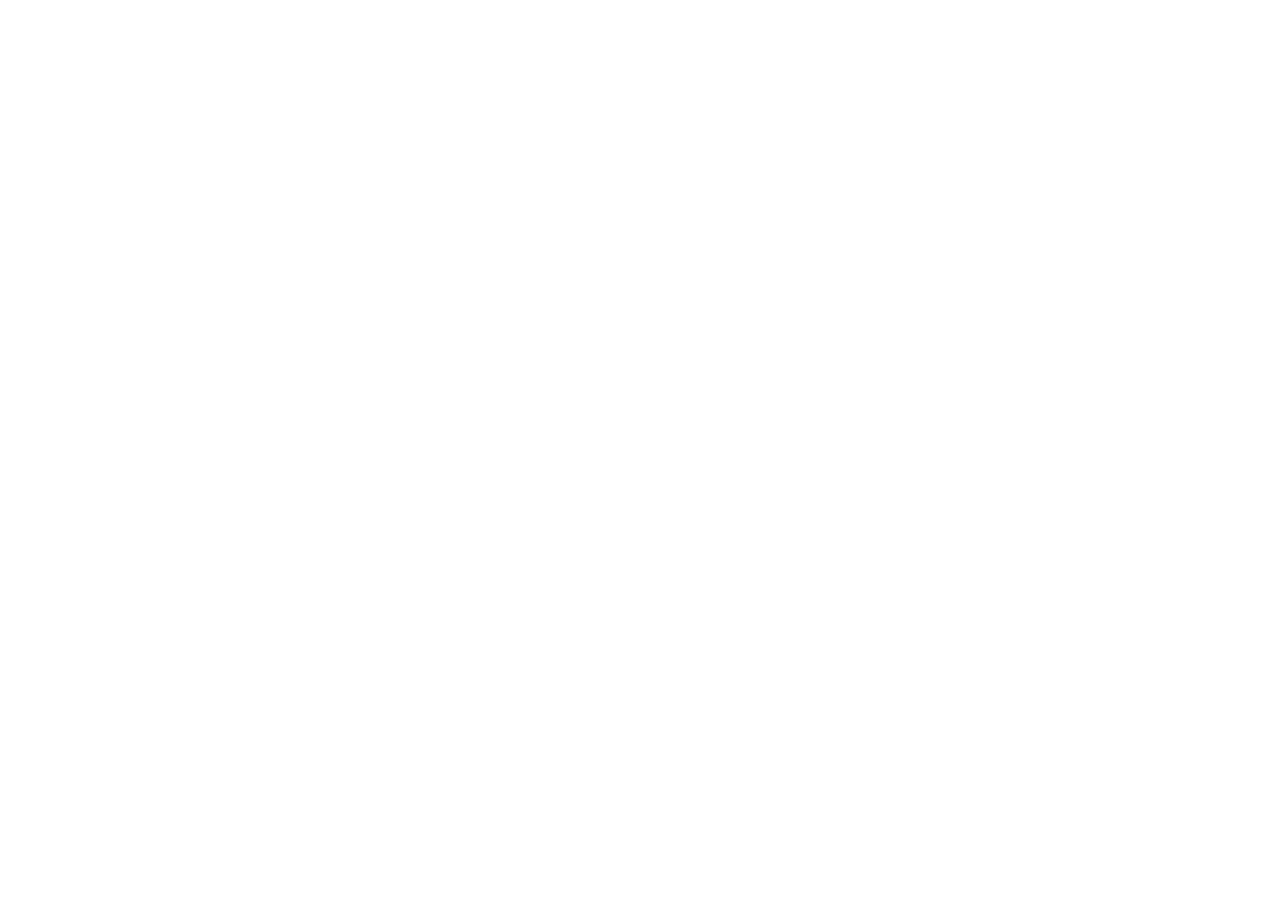
==== public_html/index.html @ db0a5f7b "html file" ====
<!DOCTYPE html>
<html lang="en">
<head>
    <meta charset="UTF-8">
    <meta name="viewport" content="width=device-width, initial-scale=1.0">
    <title>Document</title>
</head>
<body>
    
</body>
</html>
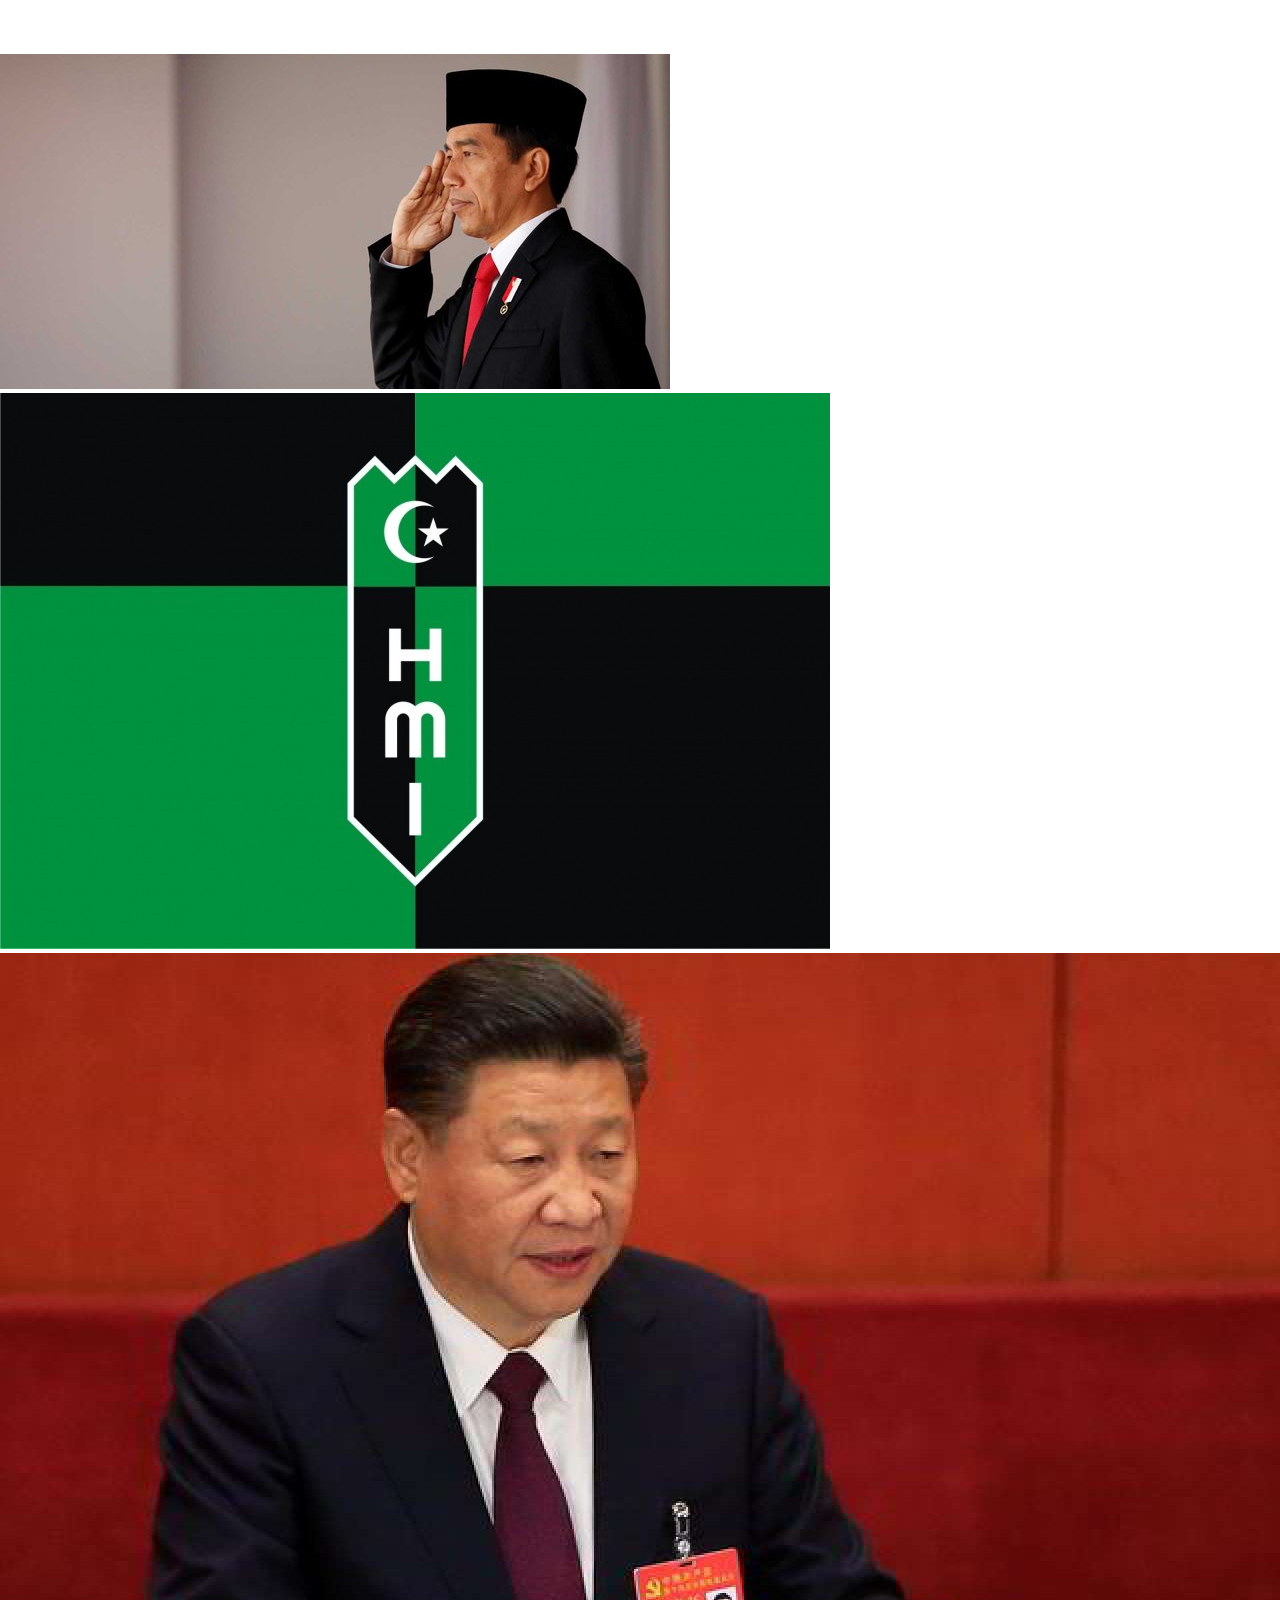
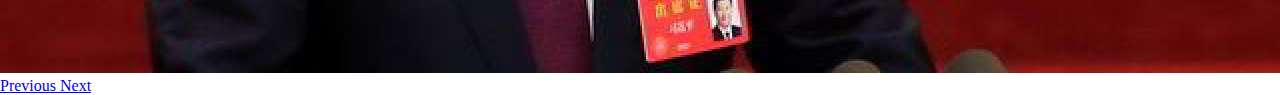
==== commit 6936cf80: "adding slider" ====
--- a/public_html/index.html
+++ b/public_html/index.html
@@ -1,11 +1,53 @@
-<!DOCTYPE html>
+<!doctype html>
 <html lang="en">
-<head>
-    <meta charset="UTF-8">
-    <meta name="viewport" content="width=device-width, initial-scale=1.0">
-    <title>Document</title>
-</head>
-<body>
-    
-</body>
+  <head>
+    <!-- Required meta tags -->
+    <meta charset="utf-8">
+    <meta name="viewport" content="width=device-width, initial-scale=1">
+
+    <!-- Bootstrap CSS -->
+    <link href="https://cdn.jsdelivr.net/npm/bootstrap@5.0.0-beta1/dist/css/bootstrap.min.css" rel="stylesheet" integrity="sha384-giJF6kkoqNQ00vy+HMDP7azOuL0xtbfIcaT9wjKHr8RbDVddVHyTfAAsrekwKmP1" crossorigin="anonymous">
+    <link rel="stylesheet" href="../css_file/mycss.css">
+    <title>beranibicara</title>
+  </head>
+  <body>
+    <!-- slider start here -->
+    <div id="carouselExampleIndicators" class="carousel slide" data-bs-ride="carousel">
+        <ol class="carousel-indicators">
+          <li data-bs-target="#carouselExampleIndicators" data-bs-slide-to="0" class="active"></li>
+          <li data-bs-target="#carouselExampleIndicators" data-bs-slide-to="1"></li>
+          <li data-bs-target="#carouselExampleIndicators" data-bs-slide-to="2"></li>
+        </ol>
+        <div class="carousel-inner">
+          <div class="carousel-item active">
+            <img src="../images_file/jokowi.jpg" class="d-block w-100" alt="Jokowi as President of Indonesia">
+          </div>
+          <div class="carousel-item">
+            <img src="../images_file/logo-hmi.jpg" class="d-block w-100" alt="Flag of Himpunan Mahasiswa Islam">
+          </div>
+          <div class="carousel-item">
+            <img src="../images_file/xi-jin.jpg" class="d-block w-100" alt="Xi-jinping as a Leader in China">
+          </div>
+        </div>
+        <a class="carousel-control-prev" href="#carouselExampleIndicators" role="button" data-bs-slide="prev">
+          <span class="carousel-control-prev-icon" aria-hidden="true"></span>
+          <span class="visually-hidden">Previous</span>
+        </a>
+        <a class="carousel-control-next" href="#carouselExampleIndicators" role="button" data-bs-slide="next">
+          <span class="carousel-control-next-icon" aria-hidden="true"></span>
+          <span class="visually-hidden">Next</span>
+        </a>
+      </div>
+<!-- slider end here -->
+
+
+    <!-- Option 1: Bootstrap Bundle with Popper -->
+    <script src="https://cdn.jsdelivr.net/npm/bootstrap@5.0.0-beta1/dist/js/bootstrap.bundle.min.js" integrity="sha384-ygbV9kiqUc6oa4msXn9868pTtWMgiQaeYH7/t7LECLbyPA2x65Kgf80OJFdroafW" crossorigin="anonymous"></script>
+
+    <!-- Option 2: Separate Popper and Bootstrap JS -->
+    <!--
+    <script src="https://cdn.jsdelivr.net/npm/@popperjs/core@2.5.4/dist/umd/popper.min.js" integrity="sha384-q2kxQ16AaE6UbzuKqyBE9/u/KzioAlnx2maXQHiDX9d4/zp8Ok3f+M7DPm+Ib6IU" crossorigin="anonymous"></script>
+    <script src="https://cdn.jsdelivr.net/npm/bootstrap@5.0.0-beta1/dist/js/bootstrap.min.js" integrity="sha384-pQQkAEnwaBkjpqZ8RU1fF1AKtTcHJwFl3pblpTlHXybJjHpMYo79HY3hIi4NKxyj" crossorigin="anonymous"></script>
+    -->
+  </body>
 </html>--- a/css_file/mycss.css
+++ b/css_file/mycss.css
@@ -0,0 +1,5 @@
+* {
+    margin: 0;
+    padding: 0;
+    box-sizing: border-box;
+}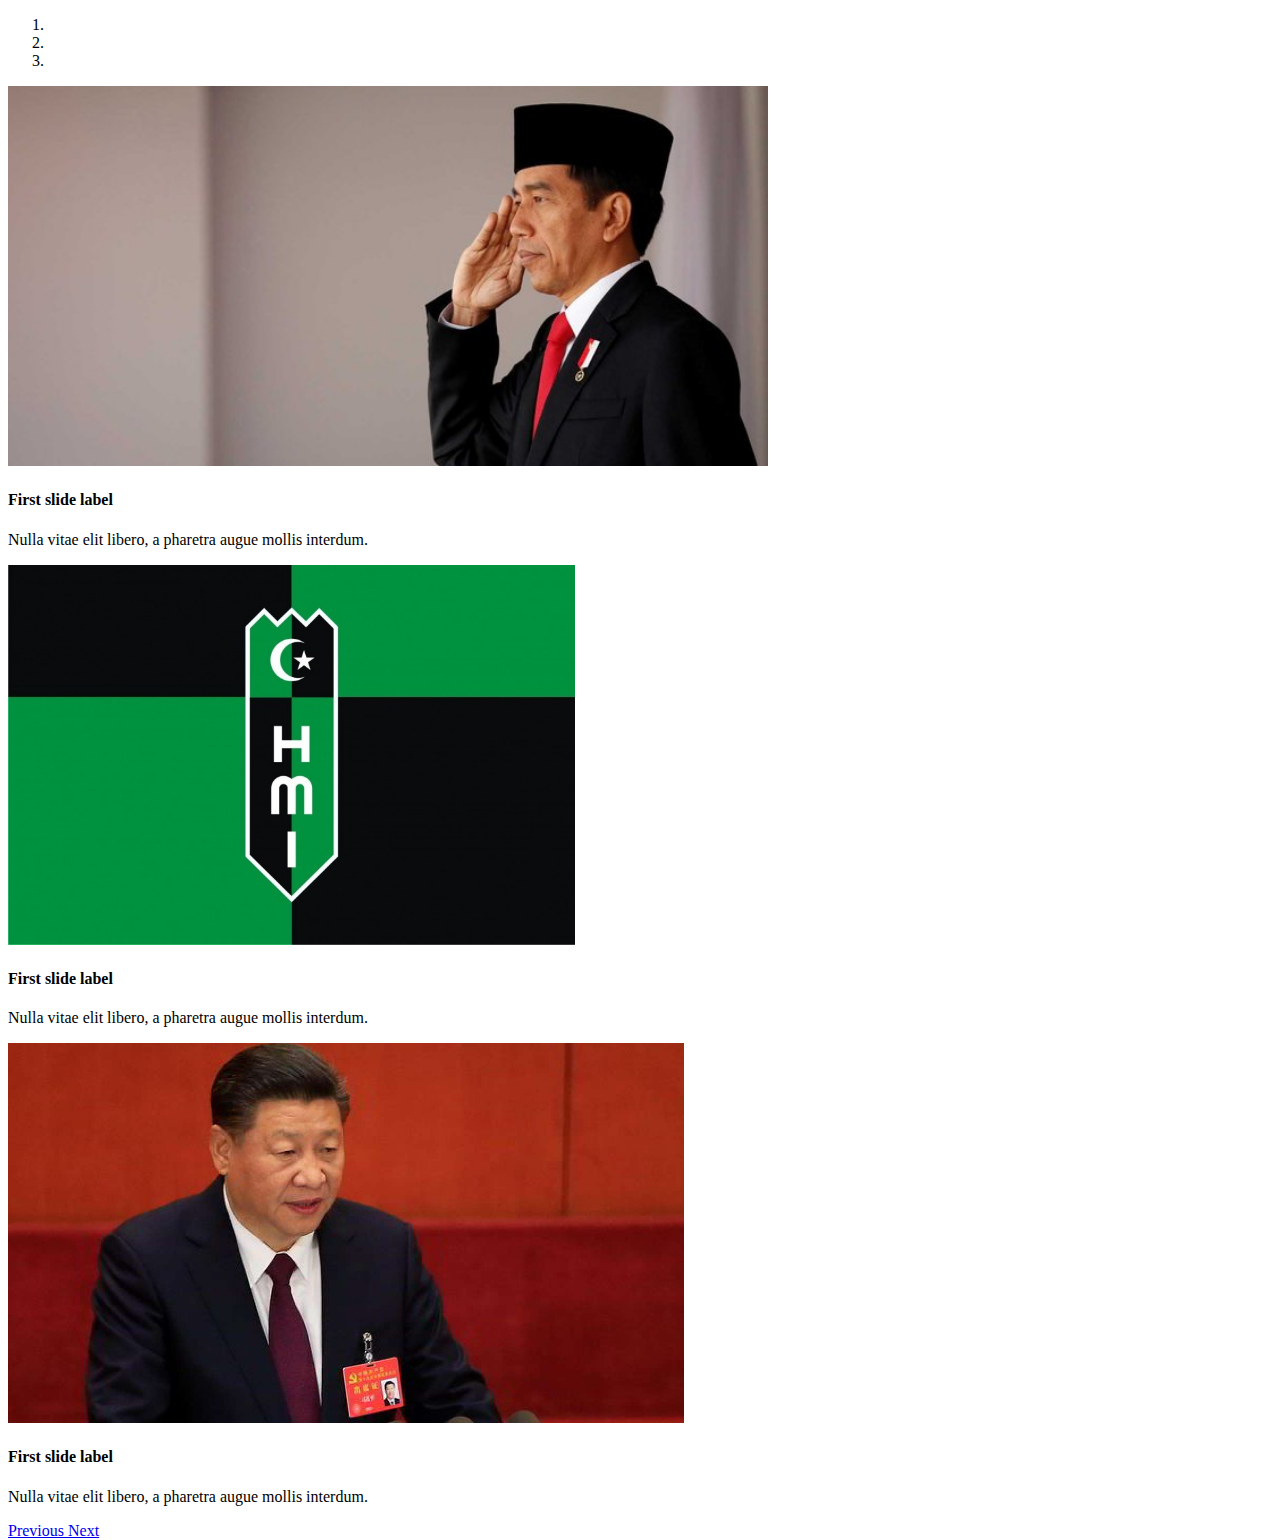
==== commit 4f46fe8f: "cool slider" ====
--- a/public_html/index.html
+++ b/public_html/index.html
@@ -12,7 +12,7 @@
   </head>
   <body>
     <!-- slider start here -->
-    <div id="carouselExampleIndicators" class="carousel slide" data-bs-ride="carousel">
+    <div id="carouselExampleIndicators" class="carousel slide tinggi" data-bs-ride="carousel" >
         <ol class="carousel-indicators">
           <li data-bs-target="#carouselExampleIndicators" data-bs-slide-to="0" class="active"></li>
           <li data-bs-target="#carouselExampleIndicators" data-bs-slide-to="1"></li>
@@ -20,13 +20,25 @@
         </ol>
         <div class="carousel-inner">
           <div class="carousel-item active">
-            <img src="../images_file/jokowi.jpg" class="d-block w-100" alt="Jokowi as President of Indonesia">
+            <img src="../images_file/jokowi.jpg" class="d-block w-100 tinggi" alt="Jokowi as President of Indonesia">
+            <div class="carousel-caption d-none d-sm-block">
+                <h4><strong> First slide label</strong></h4>
+                <p>Nulla vitae elit libero, a pharetra augue mollis interdum.</p>
+            </div>
           </div>
           <div class="carousel-item">
-            <img src="../images_file/logo-hmi.jpg" class="d-block w-100" alt="Flag of Himpunan Mahasiswa Islam">
+            <img src="../images_file/logo-hmi.jpg" class="d-block w-100 tinggi" alt="Flag of Himpunan Mahasiswa Islam">
+            <div class="carousel-caption d-none d-sm-block">
+                <h4><strong> First slide label</strong></h4>
+                <p>Nulla vitae elit libero, a pharetra augue mollis interdum.</p>
+            </div>
           </div>
           <div class="carousel-item">
-            <img src="../images_file/xi-jin.jpg" class="d-block w-100" alt="Xi-jinping as a Leader in China">
+            <img src="../images_file/xi-jin.jpg" class="d-block w-100 tinggi" alt="Xi-jinping as a Leader in China">
+            <div class="carousel-caption d-none d-sm-block">
+                <h4><strong> First slide label</strong></h4>
+                <p>Nulla vitae elit libero, a pharetra augue mollis interdum.</p>
+            </div>
           </div>
         </div>
         <a class="carousel-control-prev" href="#carouselExampleIndicators" role="button" data-bs-slide="prev">
--- a/css_file/mycss.css
+++ b/css_file/mycss.css
@@ -1,5 +1,4 @@
-* {
-    margin: 0;
-    padding: 0;
-    box-sizing: border-box;
+
+.tinggi {
+    height: 380px; 
 }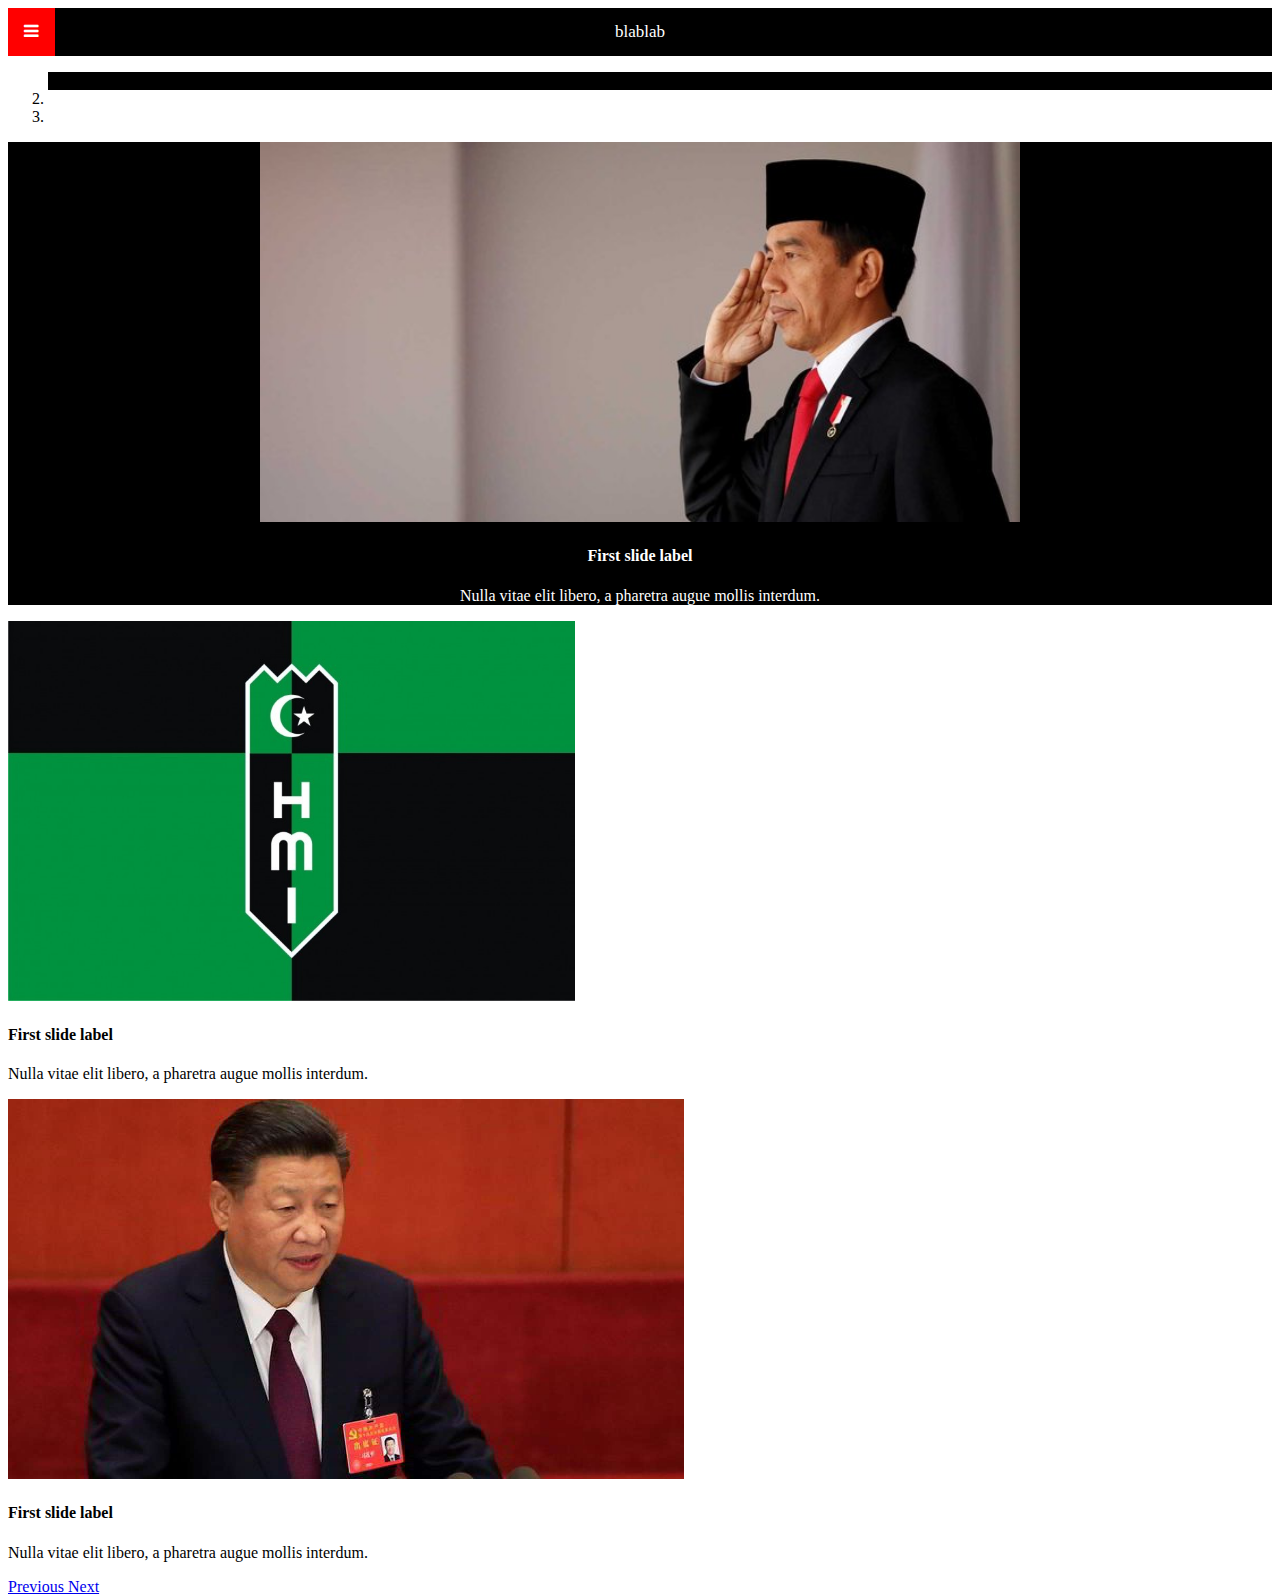
==== commit 01704b32: "adding navbar" ====
--- a/public_html/index.html
+++ b/public_html/index.html
@@ -8,9 +8,29 @@
     <!-- Bootstrap CSS -->
     <link href="https://cdn.jsdelivr.net/npm/bootstrap@5.0.0-beta1/dist/css/bootstrap.min.css" rel="stylesheet" integrity="sha384-giJF6kkoqNQ00vy+HMDP7azOuL0xtbfIcaT9wjKHr8RbDVddVHyTfAAsrekwKmP1" crossorigin="anonymous">
     <link rel="stylesheet" href="../css_file/mycss.css">
+
+    <link rel="stylesheet" href="https://cdnjs.cloudflare.com/ajax/libs/font-awesome/4.7.0/css/font-awesome.min.css">
     <title>beranibicara</title>
   </head>
   <body>
+      <!-- navbar start-here -->
+<!-- Top Navigation Menu -->
+<div class="topnav">
+    <a href="#home" class="active">blablab</a>
+ 
+    <!-- "Hamburger menu" / "Bar icon" to toggle the navigation links -->
+    <a href="javascript:void(0);" class="icon" onclick="myFunction()">
+      <i class="fa fa-bars"></i>
+    </a>
+  </div>
+
+     <!-- Navigation links (hidden by default) -->
+     <div id="myLinks">
+        <a href="#">News</a>
+        <a href="#">Contact</a>
+        <a href="#">About</a>
+      </div>
+      <!-- navbar end here -->
     <!-- slider start here -->
     <div id="carouselExampleIndicators" class="carousel slide tinggi" data-bs-ride="carousel" >
         <ol class="carousel-indicators">
@@ -54,12 +74,8 @@
 
 
     <!-- Option 1: Bootstrap Bundle with Popper -->
-    <script src="https://cdn.jsdelivr.net/npm/bootstrap@5.0.0-beta1/dist/js/bootstrap.bundle.min.js" integrity="sha384-ygbV9kiqUc6oa4msXn9868pTtWMgiQaeYH7/t7LECLbyPA2x65Kgf80OJFdroafW" crossorigin="anonymous"></script>
+    <scrip src="https://cdn.jsdelivr.net/npm/bootstrap@5.0.0-beta1/dist/js/bootstrap.bundle.min.js" integrity="sha384-ygbV9kiqUc6oa4msXn9868pTtWMgiQaeYH7/t7LECLbyPA2x65Kgf80OJFdroafW" crossorigin="anonymous"></scrip>
+      <script src="../script/myscript.js"></script>
 
-    <!-- Option 2: Separate Popper and Bootstrap JS -->
-    <!--
-    <script src="https://cdn.jsdelivr.net/npm/@popperjs/core@2.5.4/dist/umd/popper.min.js" integrity="sha384-q2kxQ16AaE6UbzuKqyBE9/u/KzioAlnx2maXQHiDX9d4/zp8Ok3f+M7DPm+Ib6IU" crossorigin="anonymous"></script>
-    <script src="https://cdn.jsdelivr.net/npm/bootstrap@5.0.0-beta1/dist/js/bootstrap.min.js" integrity="sha384-pQQkAEnwaBkjpqZ8RU1fF1AKtTcHJwFl3pblpTlHXybJjHpMYo79HY3hIi4NKxyj" crossorigin="anonymous"></script>
-    -->
   </body>
 </html>--- a/css_file/mycss.css
+++ b/css_file/mycss.css
@@ -1,4 +1,63 @@
 
 .tinggi {
     height: 380px; 
-}+}
+
+/* Style the navigation menu */
+.topnav {
+    overflow: hidden;
+    /* background-color: black; */
+    position: relative;
+    z-index: 4;
+    font-family: 'Times New Roman', Times, serif;
+    font-weight: 200;
+  }
+  
+  /* Hide the links inside the navigation menu (except for logo/home) */
+ #myLinks a {
+    /* display: block; */
+    background-color: red;
+    width: 20%; 
+    text-decoration: none;
+    display: flex;
+    flex-direction: column;
+    color: white; 
+  }
+
+  
+#myLinks {
+    display: none; 
+}
+  
+  /* Style navigation menu links */
+  .topnav a {
+    color: white;
+    padding: 14px 16px;
+    text-decoration: none;
+    font-size: 17px;
+    display: block;
+  }
+  
+/* style for toogle link */
+
+  /* Style the hamburger menu */
+  .topnav a.icon {
+    background: red;
+    display: block;
+    position: absolute;
+    left: 0;
+    top: 0;
+  }
+  
+  /* Add a grey background color on mouse-over */
+  /* .topnav a:hover {
+    background-color: #ddd;
+    color: black;
+  } */
+  
+  /* Style the active link (or home/logo) */
+  .active {
+    background-color: black;
+    color: white;
+    text-align: center;
+  }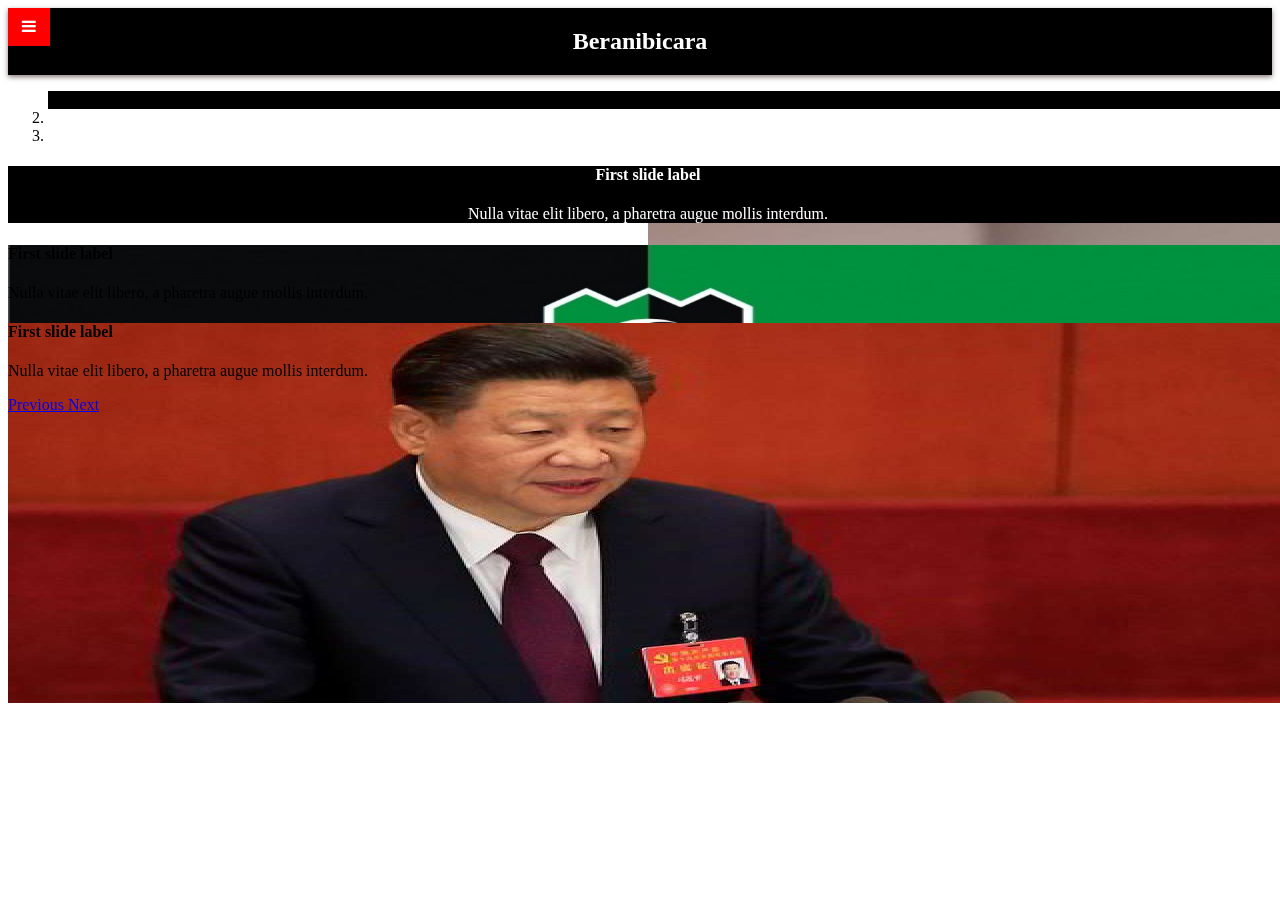
==== commit 55ac92d1: "badas navbar" ====
--- a/public_html/index.html
+++ b/public_html/index.html
@@ -16,7 +16,7 @@
       <!-- navbar start-here -->
 <!-- Top Navigation Menu -->
 <div class="topnav">
-    <a href="#home" class="active">blablab</a>
+    <a href="#" class="active"><h2>Beranibicara</h2></a>
  
     <!-- "Hamburger menu" / "Bar icon" to toggle the navigation links -->
     <a href="javascript:void(0);" class="icon" onclick="myFunction()">
@@ -25,11 +25,14 @@
   </div>
 
      <!-- Navigation links (hidden by default) -->
-     <div id="myLinks">
-        <a href="#">News</a>
-        <a href="#">Contact</a>
-        <a href="#">About</a>
-      </div>
+     <div id="myLinks" class="togel">
+         <ul>
+             <li><a href="#">News</a></li>
+             <li><a href="#">Kil</a></li>
+             <li><a href="#">df</a></li>
+             <li><a href="#">klkd</a> </li>
+         </ul>
+    </div>
       <!-- navbar end here -->
     <!-- slider start here -->
     <div id="carouselExampleIndicators" class="carousel slide tinggi" data-bs-ride="carousel" >
--- a/css_file/mycss.css
+++ b/css_file/mycss.css
@@ -1,28 +1,45 @@
 
 .tinggi {
     height: 380px; 
+    position: fixed;
+    width: 100%; 
+    z-index: -4; 
 }
 
 /* Style the navigation menu */
-.topnav {
+.topnav{
     overflow: hidden;
     /* background-color: black; */
     position: relative;
     z-index: 4;
     font-family: 'Times New Roman', Times, serif;
-    font-weight: 200;
+    background-color: black;
+    box-shadow: 0 2px 5px rgb(136, 121, 121);
   }
   
   /* Hide the links inside the navigation menu (except for logo/home) */
- #myLinks a {
+ .togel ul {
     /* display: block; */
     background-color: red;
-    width: 20%; 
+    width: 11%; 
     text-decoration: none;
-    display: flex;
-    flex-direction: column;
+    /* display: flex; */
+    /* flex-direction: column; */
     color: white; 
+    position: absolute;
+    /* margin-top: 50px;  */
   }
+
+.togel ul li {
+    list-style: none;
+    margin-bottom: 10px;
+}
+
+.togel ul li a {
+    text-decoration: none;
+    color: white; 
+    margin-left: -20px; 
+}
 
   
 #myLinks {
@@ -30,13 +47,13 @@
 }
   
   /* Style navigation menu links */
-  .topnav a {
+  /* .topnav a {
     color: white;
     padding: 14px 16px;
     text-decoration: none;
     font-size: 17px;
     display: block;
-  }
+  } */
   
 /* style for toogle link */
 
@@ -47,6 +64,8 @@
     position: absolute;
     left: 0;
     top: 0;
+    color: white;
+    padding: 10px 14px;
   }
   
   /* Add a grey background color on mouse-over */
@@ -60,4 +79,5 @@
     background-color: black;
     color: white;
     text-align: center;
+    text-decoration: none;
   }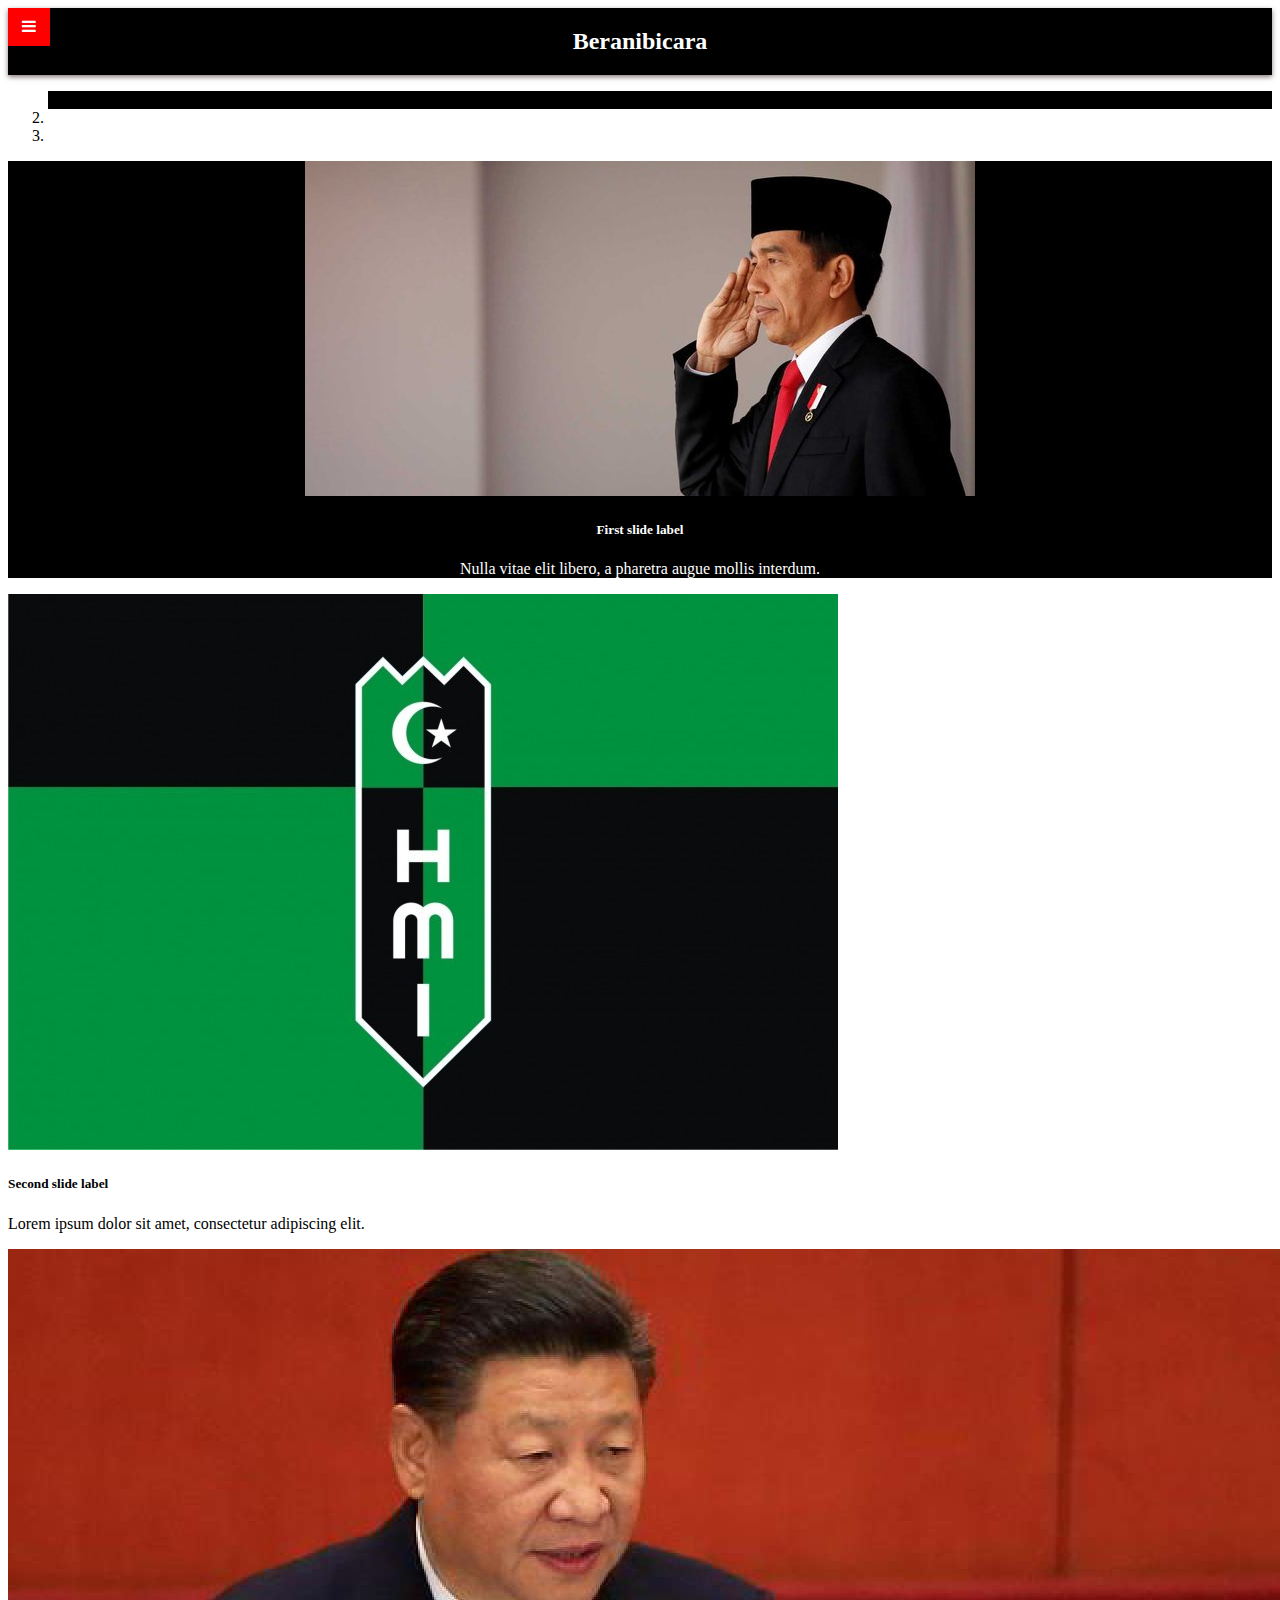
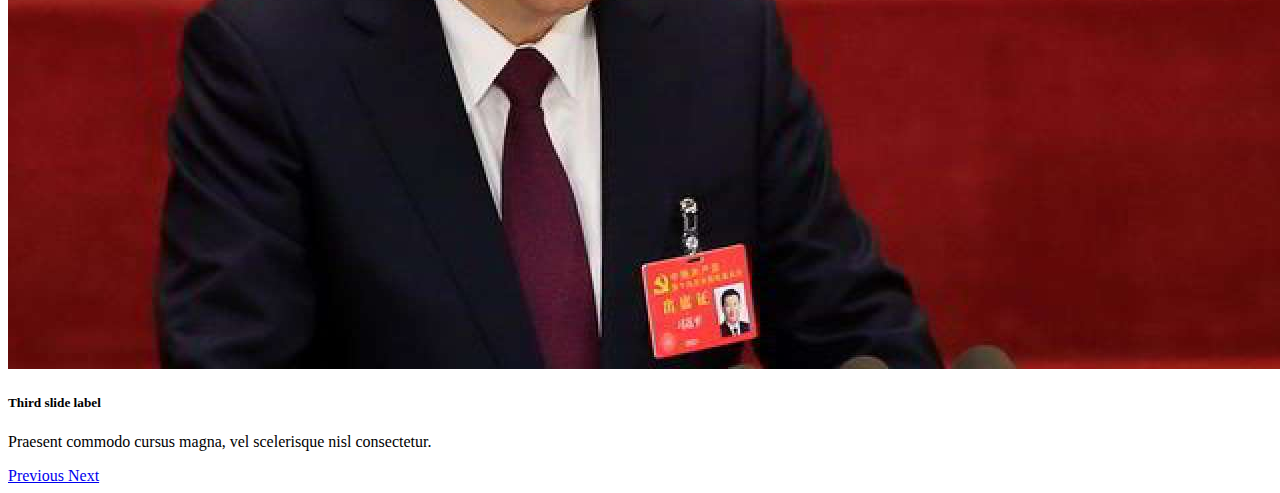
==== commit 02fbc8b3: "hamburger menu test" ====
--- a/public_html/index.html
+++ b/public_html/index.html
@@ -34,45 +34,48 @@
          </ul>
     </div>
       <!-- navbar end here -->
+
+
+      
     <!-- slider start here -->
-    <div id="carouselExampleIndicators" class="carousel slide tinggi" data-bs-ride="carousel" >
-        <ol class="carousel-indicators">
-          <li data-bs-target="#carouselExampleIndicators" data-bs-slide-to="0" class="active"></li>
-          <li data-bs-target="#carouselExampleIndicators" data-bs-slide-to="1"></li>
-          <li data-bs-target="#carouselExampleIndicators" data-bs-slide-to="2"></li>
-        </ol>
-        <div class="carousel-inner">
-          <div class="carousel-item active">
-            <img src="../images_file/jokowi.jpg" class="d-block w-100 tinggi" alt="Jokowi as President of Indonesia">
-            <div class="carousel-caption d-none d-sm-block">
-                <h4><strong> First slide label</strong></h4>
-                <p>Nulla vitae elit libero, a pharetra augue mollis interdum.</p>
-            </div>
-          </div>
-          <div class="carousel-item">
-            <img src="../images_file/logo-hmi.jpg" class="d-block w-100 tinggi" alt="Flag of Himpunan Mahasiswa Islam">
-            <div class="carousel-caption d-none d-sm-block">
-                <h4><strong> First slide label</strong></h4>
-                <p>Nulla vitae elit libero, a pharetra augue mollis interdum.</p>
-            </div>
-          </div>
-          <div class="carousel-item">
-            <img src="../images_file/xi-jin.jpg" class="d-block w-100 tinggi" alt="Xi-jinping as a Leader in China">
-            <div class="carousel-caption d-none d-sm-block">
-                <h4><strong> First slide label</strong></h4>
-                <p>Nulla vitae elit libero, a pharetra augue mollis interdum.</p>
-            </div>
+    <div id="carouselExampleDark" class="carousel carousel-dark slide" data-bs-ride="carousel">
+      <ol class="carousel-indicators">
+        <li data-bs-target="#carouselExampleDark" data-bs-slide-to="0" class="active"></li>
+        <li data-bs-target="#carouselExampleDark" data-bs-slide-to="1"></li>
+        <li data-bs-target="#carouselExampleDark" data-bs-slide-to="2"></li>
+      </ol>
+      <div class="carousel-inner">
+        <div class="carousel-item active" data-bs-interval="10000">
+          <img src="../images_file/jokowi.jpg" class="d-block w-100" alt="...">
+          <div class="carousel-caption d-none d-md-block">
+            <h5>First slide label</h5>
+            <p>Nulla vitae elit libero, a pharetra augue mollis interdum.</p>
           </div>
         </div>
-        <a class="carousel-control-prev" href="#carouselExampleIndicators" role="button" data-bs-slide="prev">
-          <span class="carousel-control-prev-icon" aria-hidden="true"></span>
-          <span class="visually-hidden">Previous</span>
-        </a>
-        <a class="carousel-control-next" href="#carouselExampleIndicators" role="button" data-bs-slide="next">
-          <span class="carousel-control-next-icon" aria-hidden="true"></span>
-          <span class="visually-hidden">Next</span>
-        </a>
+        <div class="carousel-item" data-bs-interval="2000">
+          <img src="../images_file/logo-hmi.jpg" class="d-block w-100" alt="...">
+          <div class="carousel-caption d-none d-md-block">
+            <h5>Second slide label</h5>
+            <p>Lorem ipsum dolor sit amet, consectetur adipiscing elit.</p>
+          </div>
+        </div>
+        <div class="carousel-item">
+          <img src="../images_file/xi-jin.jpg" class="d-block w-100" alt="...">
+          <div class="carousel-caption d-none d-md-block">
+            <h5>Third slide label</h5>
+            <p>Praesent commodo cursus magna, vel scelerisque nisl consectetur.</p>
+          </div>
+        </div>
       </div>
+      <a class="carousel-control-prev" href="#carouselExampleDark" role="button" data-bs-slide="prev">
+        <span class="carousel-control-prev-icon" aria-hidden="true"></span>
+        <span class="visually-hidden">Previous</span>
+      </a>
+      <a class="carousel-control-next" href="#carouselExampleDark" role="button" data-bs-slide="next">
+        <span class="carousel-control-next-icon" aria-hidden="true"></span>
+        <span class="visually-hidden">Next</span>
+      </a>
+    </div>
 <!-- slider end here -->
 
 
--- a/css_file/mycss.css
+++ b/css_file/mycss.css
@@ -1,9 +1,10 @@
+body {
+  /* height: 1000px;  */
+}
+
 
 .tinggi {
     height: 380px; 
-    position: fixed;
-    width: 100%; 
-    z-index: -4; 
 }
 
 /* Style the navigation menu */
@@ -28,6 +29,7 @@
     color: white; 
     position: absolute;
     /* margin-top: 50px;  */
+    z-index: 99;
   }
 
 .togel ul li {
@@ -39,6 +41,7 @@
     text-decoration: none;
     color: white; 
     margin-left: -20px; 
+    z-index: 1000; 
 }
 
   
@@ -80,4 +83,8 @@
     color: white;
     text-align: center;
     text-decoration: none;
+  }
+
+  .active:hover {
+    color: red; 
   }